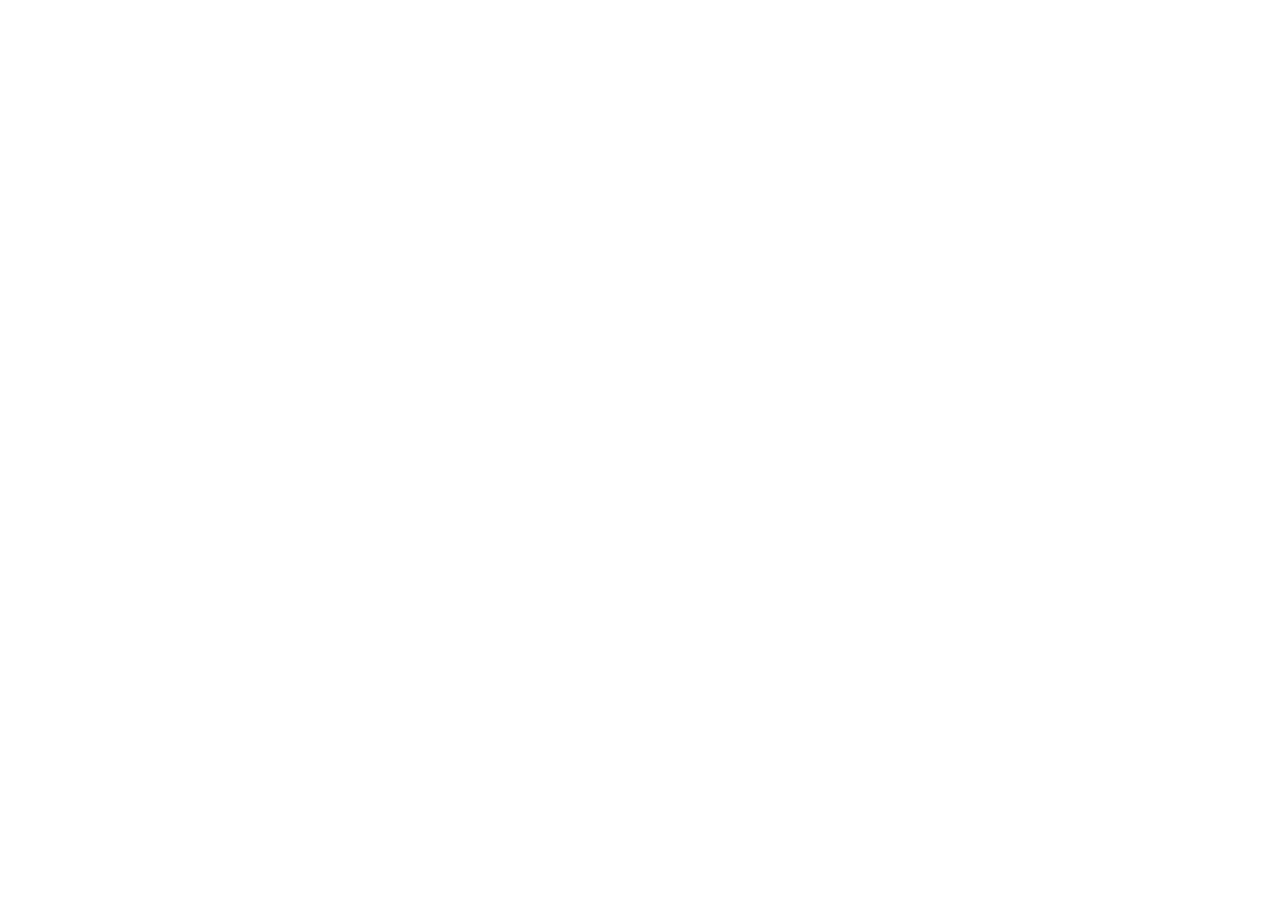
==== calculator/index.html @ 32fe14b5 "Initialize project structure and create basic functions" ====
<!DOCTYPE html>
<html lang="en">
<head>
    <meta charset="UTF-8">
    <meta name="viewport" content="width=device-width, initial-scale=1.0">
    <link rel="stylesheet" href="style.css">
    <script src="script.js"></script>
    <title>Project: Calculator</title>
</head>
<body>
    
</body>
</html>
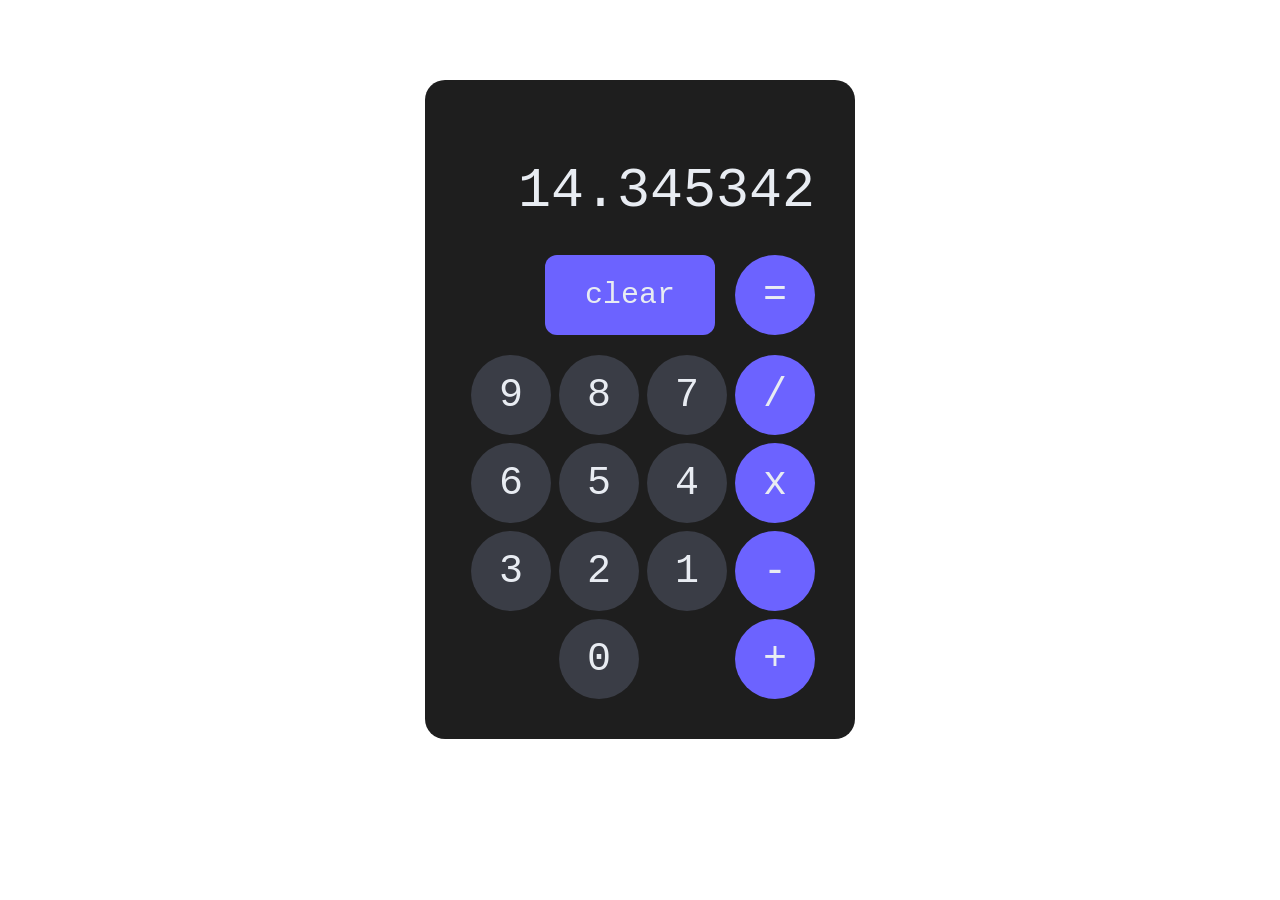
==== commit 4c800f08: "Create a basic calculator for the UI" ====
--- a/calculator/index.html
+++ b/calculator/index.html
@@ -8,6 +8,36 @@
     <title>Project: Calculator</title>
 </head>
 <body>
+    <div class="calculator">
+        <div class="display">14.345342</div>
+        
+        <div class="buttons">
+            <div class="clear-equals">
+                <button class="clear">clear</button>
+                <button class="equals">=</button>
+            </div>
+            <div class="numbers-operators">
+                <div class="numbers">
+                    <button class="number nine">9</button>
+                    <button class="number eight">8</button>
+                    <button class="number seven">7</button>
+                    <button class="number six">6</buttons>
+                    <button class="number five">5</button>
+                    <button class="number four">4</button>
+                    <button class="number three">3</button>
+                    <button class="number two">2</button>
+                    <button class="number one">1</button>
+                    <button class="number zero">0</button>
+                </div>
     
+                <div class="operators">
+                    <button class="operator divide">/</button>
+                    <button class="operator multiply">x</button>
+                    <button class="operator subtract">-</button>
+                    <button class="operator add">+</button>
+                </div>
+            </div>
+        </div>
+    </div>
 </body>
 </html>
--- a/calculator/style.css
+++ b/calculator/style.css
@@ -0,0 +1,98 @@
+* {
+    font-size: 40px;
+    font-family: 'Courier New', Courier, monospace;
+    color: #E8ECF2;
+}
+
+button {
+    border: none;
+}
+
+.calculator {
+    background-color: #1e1e1e;
+    width: 350px;
+    padding: 1rem;
+    margin: 2rem auto;
+    border-radius: 20px;
+    display: flex;
+    flex-direction: column;
+    gap: .8rem
+}
+
+.display {
+    font-size: 55px;
+    text-align: right;
+    margin-top: 1rem;
+}
+
+.buttons .clear-equals {
+    display: flex;
+    justify-content: flex-end;
+    gap: .5rem;
+    margin-bottom: .5rem;
+}
+
+.clear {
+    background-color: #6C63FF;
+    border-radius: 12px;
+    padding: 0 1rem;
+    font-size: 30px;
+    display: flex;
+    align-items: center;
+    justify-content: center;
+}
+
+.equals {
+    background-color: #6C63FF;
+    display: flex;
+    align-items: center;
+    justify-content: center;
+    width: 2rem;
+    height: 2rem;
+    border-radius: 50%;
+}
+
+.numbers-operators {
+    display: flex;
+    gap: .2rem;
+    justify-content: flex-end;
+}
+
+.numbers {
+    display: flex;
+    flex-wrap: wrap;
+    width: 6.4rem;
+    gap: .2rem;
+}
+
+.number {
+    background-color: #3A3D46;
+    display: flex;
+    align-items: center;
+    justify-content: center;
+    width: 2rem;
+    height: 2rem;
+    border-radius: 50%;
+    flex: 0 1 auto;
+}
+
+.number.zero {
+    margin: 0 auto;
+}
+
+.operators {
+    display: flex;
+    flex-direction: column;
+    gap: .2rem;
+}
+
+.operator {
+   background-color: #6C63FF;
+    display: flex;
+    align-items: center;
+    justify-content: center;
+    width: 2rem;
+    height: 2rem;
+    border-radius: 50%;
+    flex: 0 1 auto; 
+}
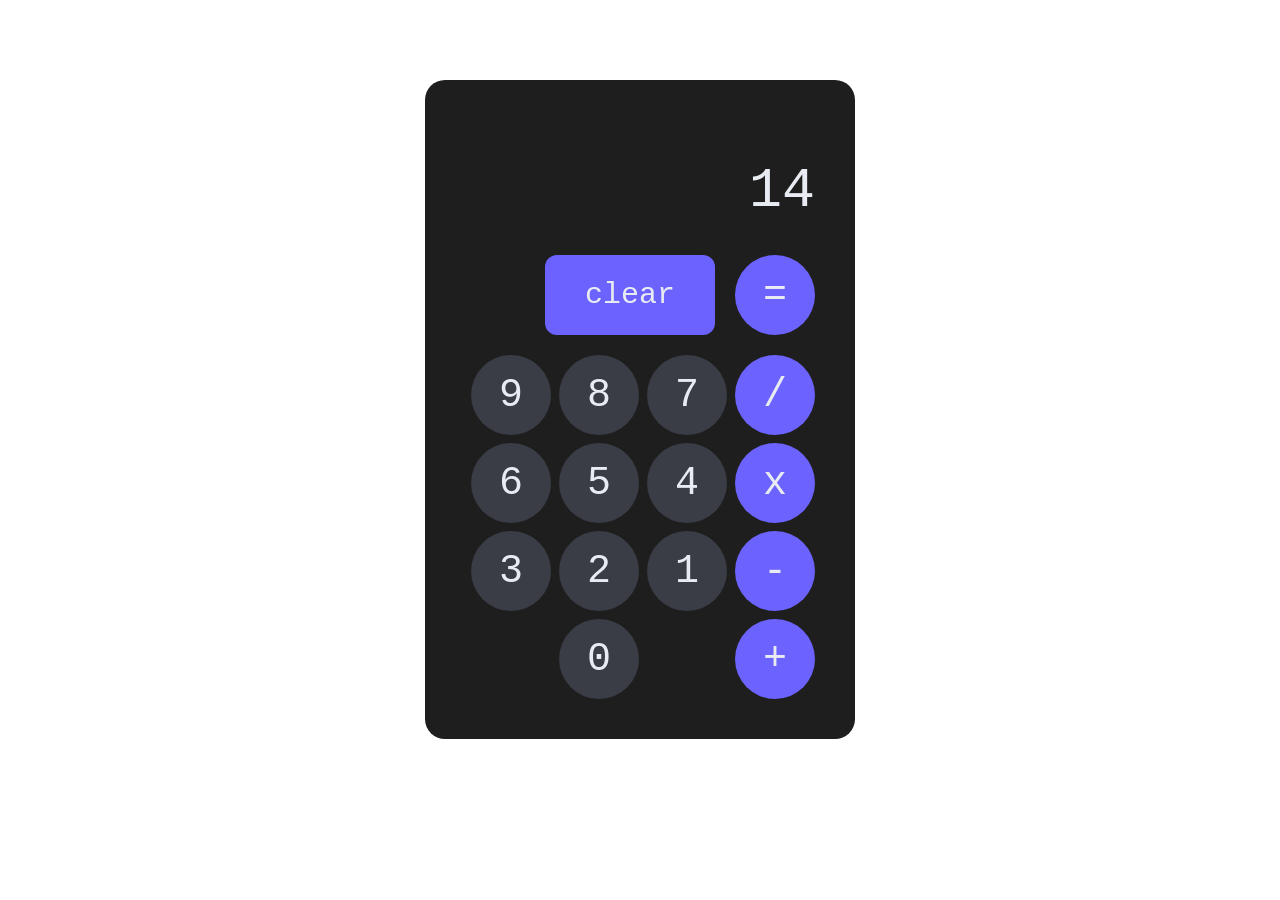
==== commit bb9f559d: "Make buttons dynamically update variables and display" ====
--- a/calculator/index.html
+++ b/calculator/index.html
@@ -4,12 +4,12 @@
     <meta charset="UTF-8">
     <meta name="viewport" content="width=device-width, initial-scale=1.0">
     <link rel="stylesheet" href="style.css">
-    <script src="script.js"></script>
+    <script src="script.js" defer></script>
     <title>Project: Calculator</title>
 </head>
 <body>
     <div class="calculator">
-        <div class="display">14.345342</div>
+        <div class="display"></div>
         
         <div class="buttons">
             <div class="clear-equals">
--- a/calculator/style.css
+++ b/calculator/style.css
@@ -6,6 +6,7 @@
 
 button {
     border: none;
+    cursor: pointer;
 }
 
 .calculator {
